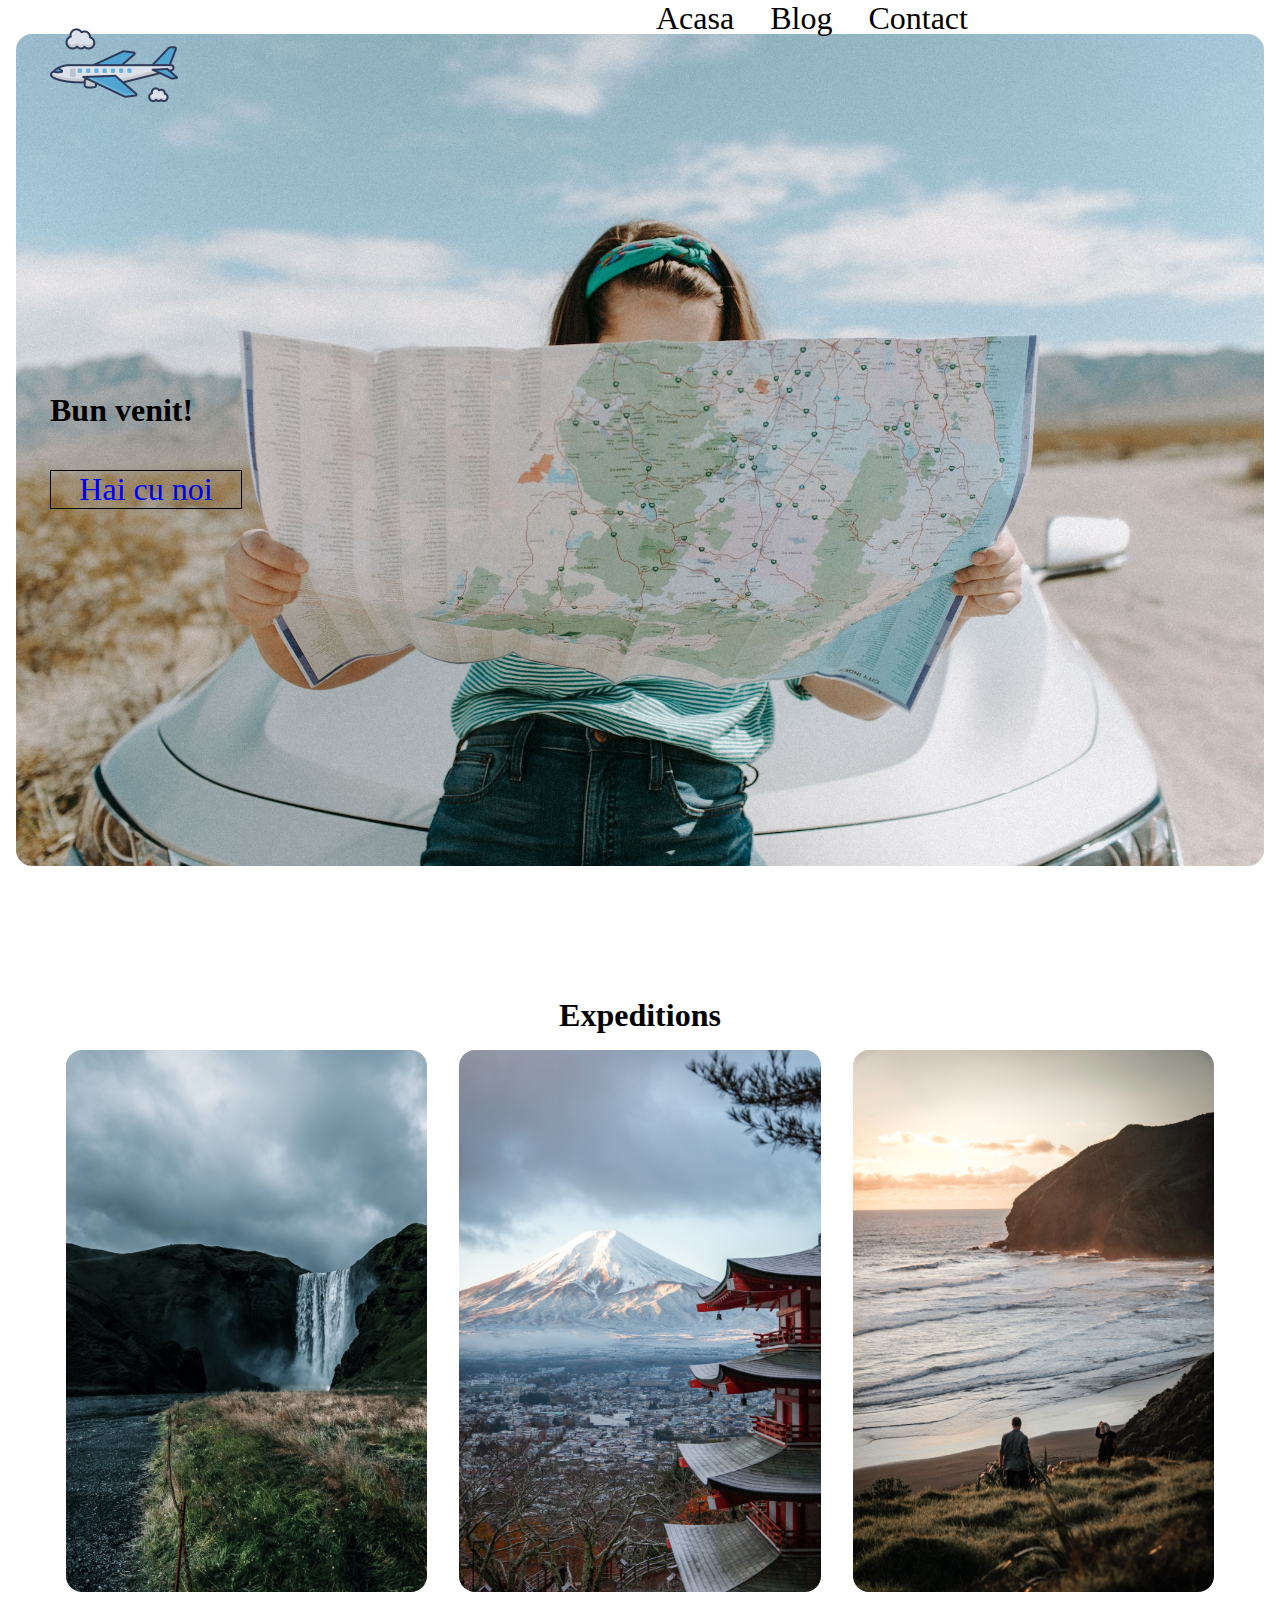
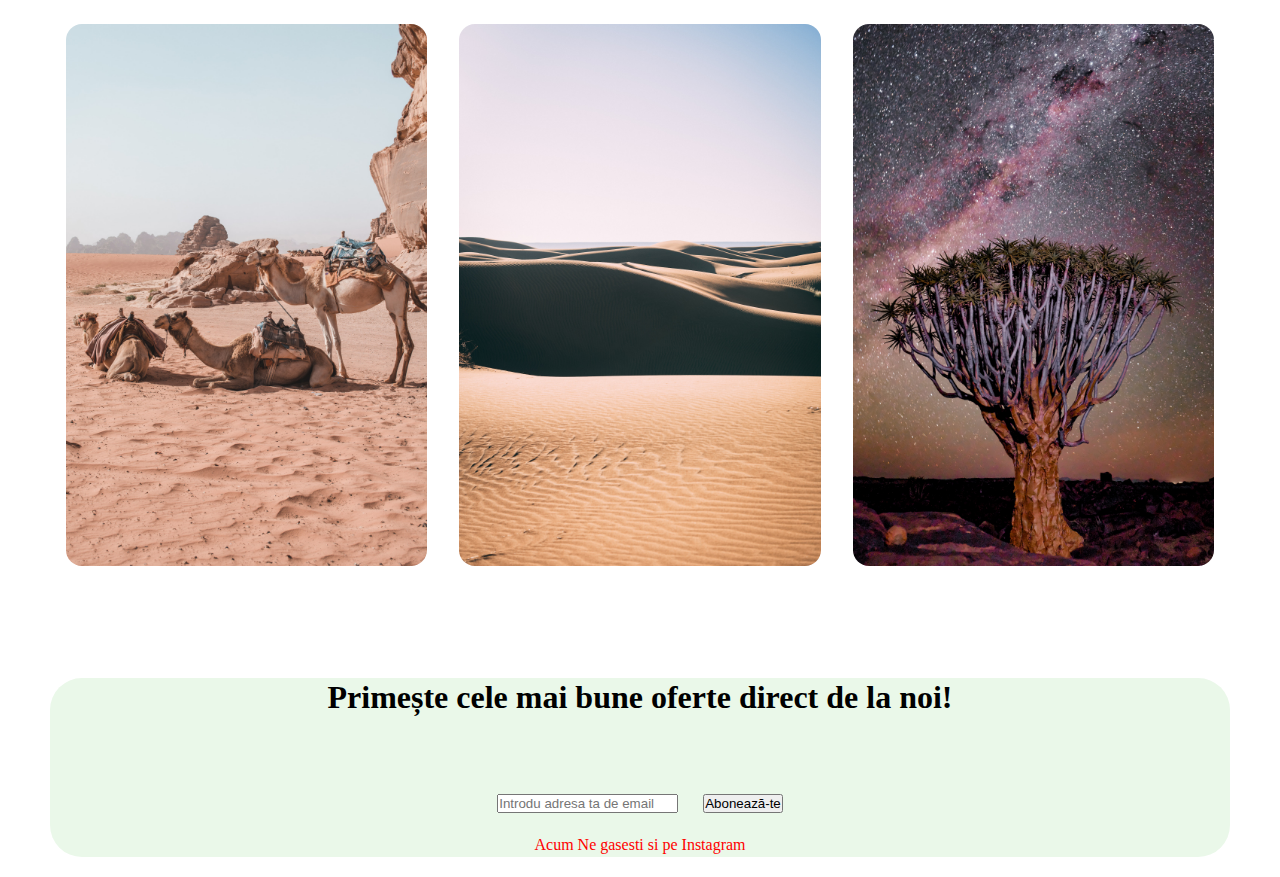
==== index.html @ 040322ae "my first" ====
<!DOCTYPE html>
<html lang="en">
<head>
    <meta charset="UTF-8">
    <meta name="viewport" content="width=device-width, initial-scale=1.0">
    <title>VictoriaTur</title> 
    <link rel="stylesheet" href="css/style.css">
</head>
<body>

<div class="container-fluid hero">
    <img src="./img/front-img.jpg" alt="Front image" class="front-img" >
    <header>
        <div class="container">
            <nav>
                <div class="row nav-bar">
                    <div class="col-2">
                        <img src="./img/logo.png" alt="Logo" class="header-logo">
                    </div>
                    <div class="col-2">
                        <a href="./index.html" class="links">Acasa</a>
                        <a href="./pages/blog.html" class="links">Blog</a>
                        <a href="./pages/contactUs.html" class="links">Contact</a>
                    </div>
                </div>
            </nav>
        </div>
</header>
<div class="overlay"> </div> <!-- elemen ce imi va contola opacitatea pe img -->
<div class="container center-height">
    <h1>Bun venit!</h1>
    <div class="go-withUs">
        <a href="./pages/contactUs.html">Hai cu noi</a>
    </div>
</div>
</div>
<!-- end navbar -->

<!-- start section location -->
<section class="container-fluid"> 
    <div class="container">
        <div class="row">
            <h1 class="title ">Expeditions</h1>
        </div>
        <div class="row">
            <div class="col-3 image-container">
                <a href="./pages/Iceland.html">
                    <img src="./img/Iceland/iceland-front.jpg" alt="Iceland front image" class="img front-img">
                    <div class="image-text">
                        <h1>Iceland</h1>
                    </div>
                </a>
            </div>
            <div class="col-3 image-container">
                <a href="./pages/Japan.html">
                    <img src="./img/Japan/japan-front.jpg" alt="Japan front image" class="img front-img">
                    <div class="image-text">
                        <h1>Japan</h1>
                    </div>
                </a>
            </div>
            <div class="col-3 image-container">
                <a href="./pages/NewZeeland.html">
                    <img src="./img/NewZeeland/new-zeeland-front.jpg" alt="New NewZeeland front image" class="img front-img">
                    <div class="image-text">
                        <h1>New Zeeland</h1>
                    </div>
                </a>
            </div>
            <div class="col-3 image-container">
                <a href="./pages/Jordan.html">
                <img src="./img/Jordan/jordan-front.jpg" alt="Jordan front image" class="img front-img">
                <div class="image-text">
                    <h1>Jordan</h1>
                </div>
            </a>
        </div>
        <div class="col-3 image-container">
            <a href="./pages/Marocco.html">
                <img src="./img/Marocco/marocco-front.jpg" alt="Marocco front image" class="img front-img">
                <div class="image-text">
                    <h1>Marocco</h1>
                </div>
            </a>
        </div>
        <div class="col-3 image-container">
            <a href="./pages/Namibia.html">
                <img src="./img/Namibia/namibia-front.jpg" alt="Namibia front image" class="img front-img">
                <div class="image-text">
                    <h1>Namibia</h1>
                </div> 
            </a>
        </div>
    </div>
</div>
</section>
<!-- end section location -->


<!-- start sectiune newsletter -->

<section class="container-fluid">
    <div class="container">
        <div class="newsletter">
            <h1 class="title">Primește cele mai bune oferte direct de la noi!</h1>
            <form action="#" method="post" class="newsletter-form">
                <input type="email" placeholder="Introdu adresa ta de email" required>
                <button type="submit" class="submit">Abonează-te</button>
               <p> Acum Ne gasesti si pe Instagram</p>
            </form>
        </div>
    </div>
</section>

<!-- end sectiune newsletter -->



<!-- start footer -->
<!-- <div class="container-fluid">
    <div class="container">
        <footer>
            <div class="row">
                <a href="#">Github</a>
                <a href="#">Linkedin</a>
                <a href="#">E-mail</a>
            </div>
        </footer>
    </div>
</div> -->
<!-- end   footer -->
 



</body>
</html>
---- css/style.css ----
@import url("https://fonts.googleapis.com/css2?family=Roboto:wght@400;700&display=swap");
 /* start reset */
*{
    margin: 0;
    padding: 0;
    box-sizing: border-box;
}
ul,ol{
    list-style: none;
}
a{
    text-decoration: none;
}
:root{
    --while-color: #fff;
    --green-color: rgb(234, 248, 233); 
    --black-color: #000;
}
/* end reset */

.container-fluid{
    width: 100%;
    position: relative;
}
.hero{
    height: 100vh;
    width: 100vw;
    overflow: hidden; /* pentru scoll-ul lateral  */
}
.hero .front-img{
    position: absolute;
    top: 50%;
    left: 50%;
    transform: translate(-50%, -50%);
    width: 100%; 
    z-index: 1;
}
.container{
    font-size: 100px;
    color: var(--black-color);
    position: relative;
    z-index: 3;
    width: 100%; /* pentru partea de responsive */
    max-width: 1180px;
    margin: auto;
}
/* .overlay{
    position: absolute;
    top: 0 ;
    left: 0;
    right: 0;
    bottom: 0;
    z-index: 2;
    background-color: rgba(0, 0, 0, 0.2);
} */
.nav-bar{
    width: 100%;
    position: absolute;
    display: flex;
    font-size: 1rem;
    justify-content: center;
}
.header-logo{
 width: 8rem;
 
}
.links{
    font-size: 2rem;
    color:var(--black-color);
    flex: 1;
    flex-direction: row;
    padding: 1rem;
    gap: 1rem;
}
.go-withUs{
    font-size: 2rem;
    width: 12rem;
    border: 1px solid  black;
    text-align: center;
}
h1{
    font-size: 2rem;
    line-height: 1.2em;
    margin-bottom: 40px;
    font-weight: 600;
}
p{
    font-size: 1rem;
    line-height: 1.6em;
    margin-bottom: 20px;
    font-weight: 400;
}
.center-height{
    height: 100%;
    display: flex;
    flex-direction: column;
    justify-content: center;
}
.row{
    display: flex;
    flex-wrap: wrap;
}
.containe.row h1{
    justify-content: center;
    text-align: center;
}
.col-2{
    width: 50%;
}
.col-3{
    width: 33.333%;
}
.img{
    display: block;
    max-width: 100%;
} 
.title{
    color: var(--black-color);
    justify-content: center;
    /* text-transform: uppercase; */
    justify-content: center;
    margin: auto;
    margin-top: 6rem;
}
.front-img{
    border-radius: 2rem; 
    padding: 1rem;
}
.blog-img{
    border-radius: 3rem;
    font-size: 4rem;
}
.blog-content{
    padding: 2rem;
}

.image-container {
    position: relative;
}

.image-text {
    position: absolute;
    top: 50%;
    left: 50%;
    transform: translate(-50%, -50%);
    color: var(--while-color);
    padding: 0.2rem;
    font-size: 14px;
    text-align: center;
    opacity: 0; /* Textul va fi ascuns initial */
    transition: opacity 0.3s ease-in-out;
}
.image-container:hover .image-text {
    opacity: 1; /* textul va aparea dupa :hover */
}

.newsletter{
    background-color: var(--green-color);
    border-radius: 2rem;
    justify-content: center;
    text-align: center;
}
.newsletter-form{
color: red;
}





/* newslatter */
/* .newsletter {
    margin-top: 1rem;
    background: rgb(234, 248, 233);
    font-size: 1rem;
} */


/* responsive  NU*/
/* @media only screen and (max-width: 600px) {
    .container{
        display: flex;
        flex-direction: column;
        background-color: blue;
    }
}
@media screen and (min-width: 816px) {
    .container{
        display: flex;
        flex-direction: column;
        background-color: red;
    }
} */
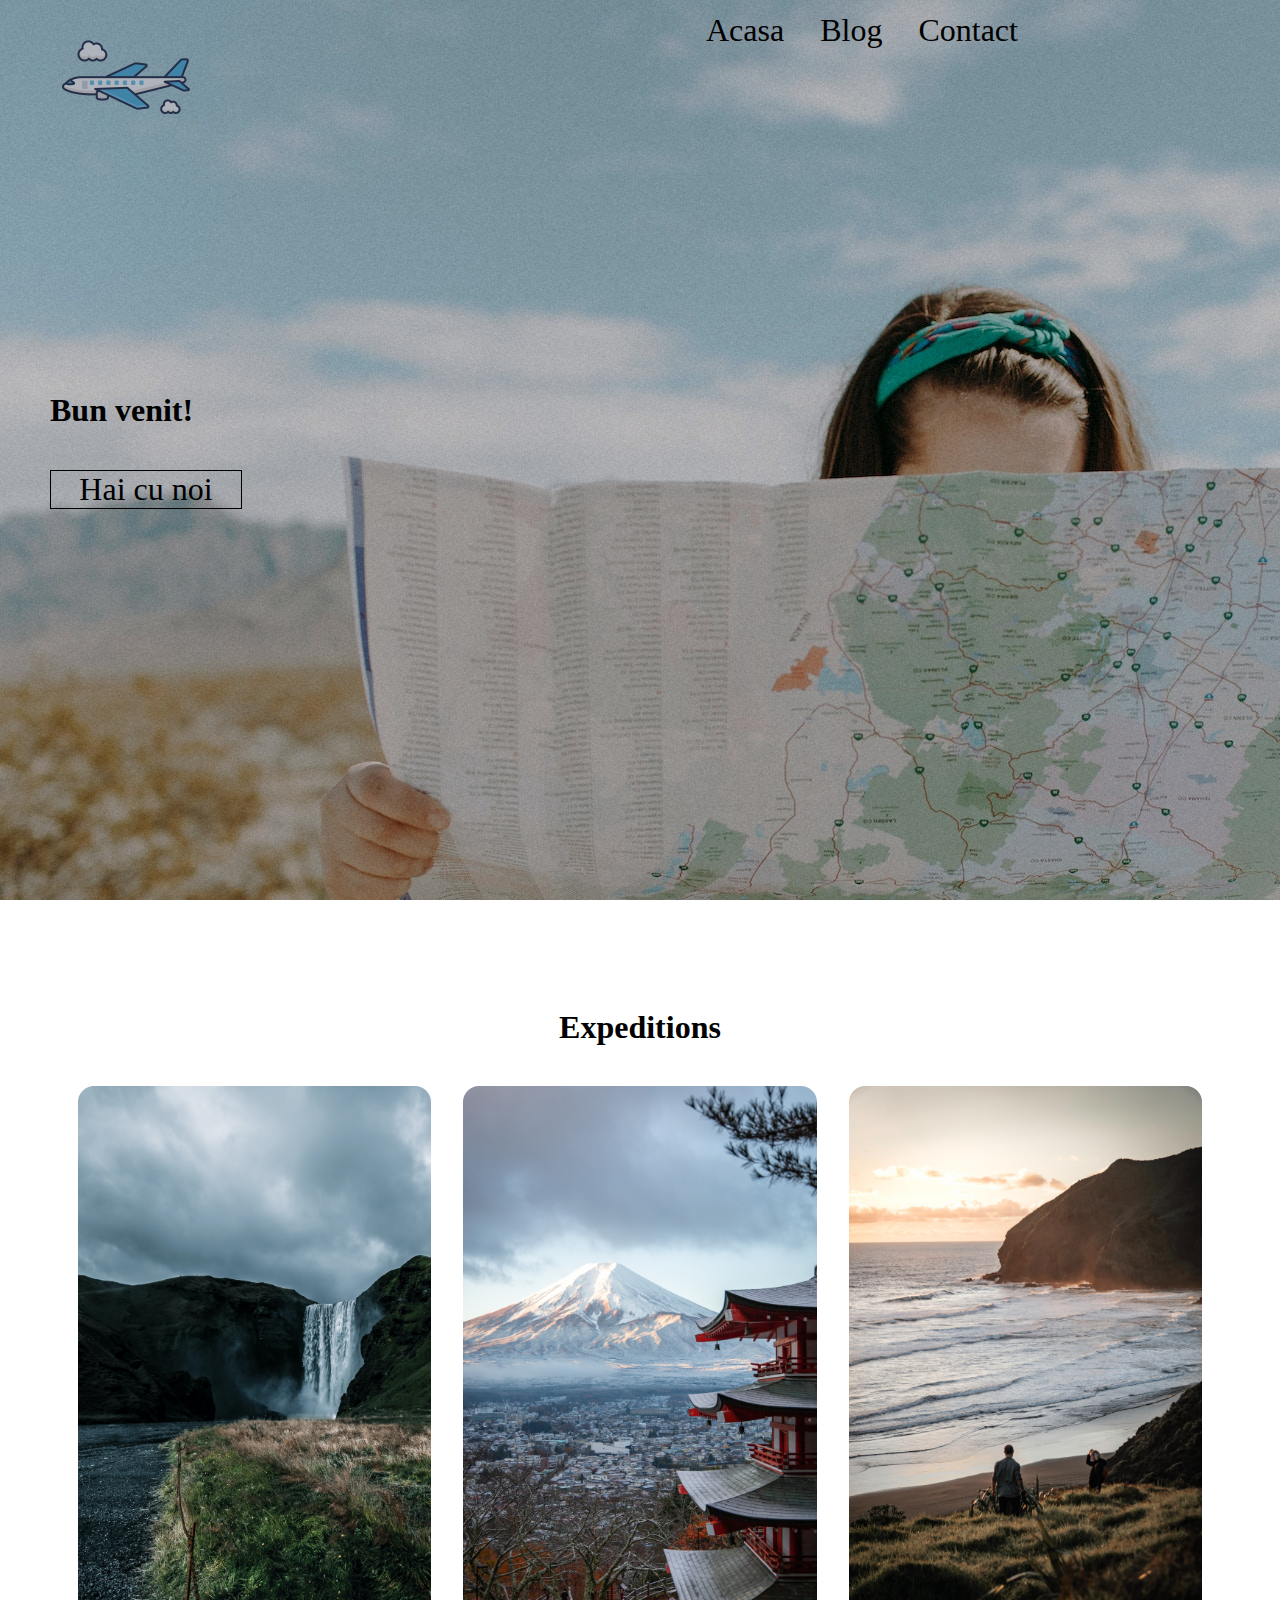
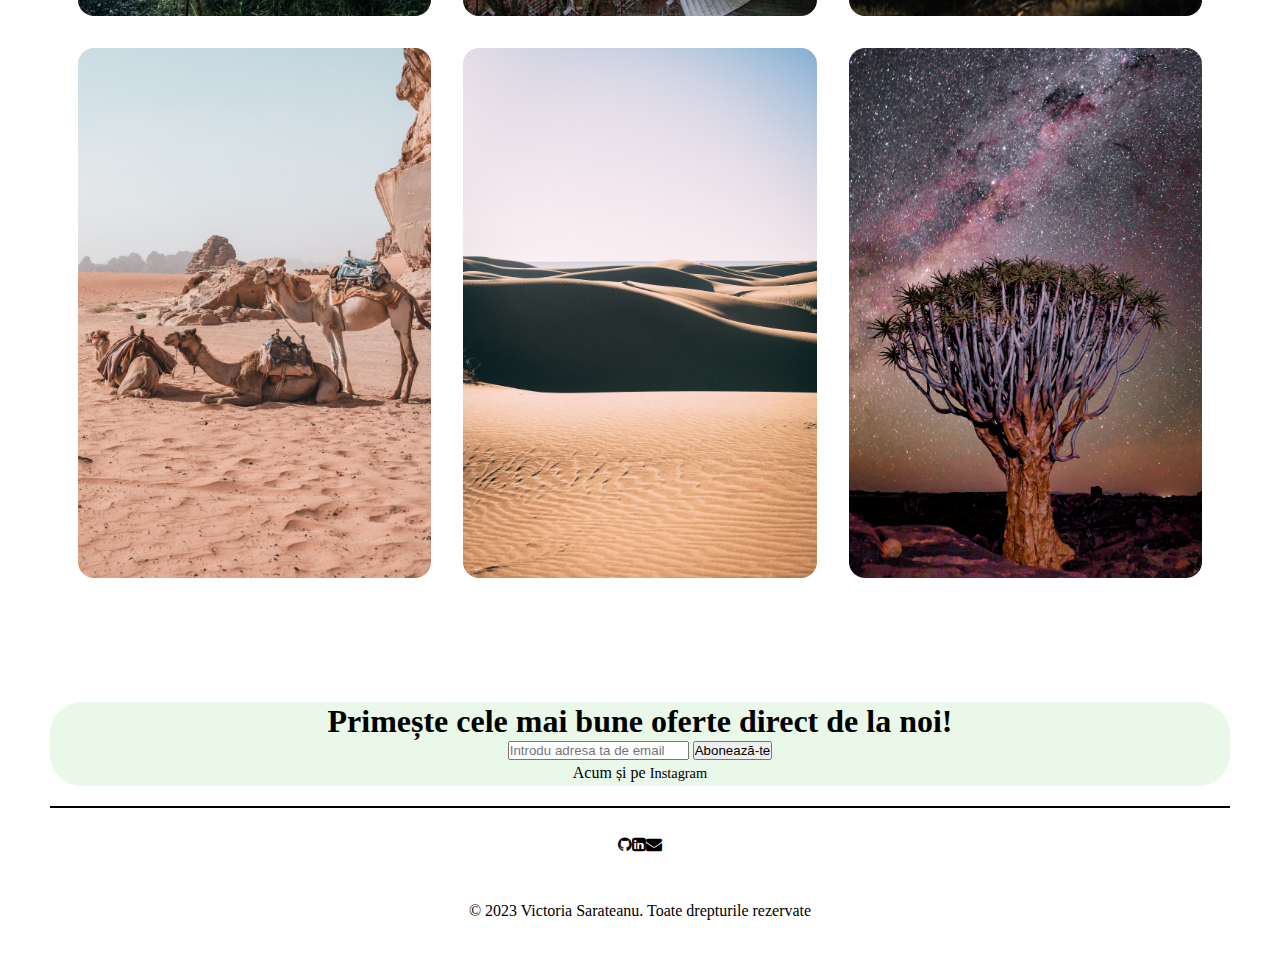
==== commit 37c56a9c: "new changes" ====
--- a/index.html
+++ b/index.html
@@ -4,12 +4,12 @@
     <meta charset="UTF-8">
     <meta name="viewport" content="width=device-width, initial-scale=1.0">
     <title>VictoriaTur</title> 
+    <link rel="stylesheet" href="css/font-awesome.min.css">
     <link rel="stylesheet" href="css/style.css">
 </head>
 <body>
 
-<div class="container-fluid hero">
-    <img src="./img/front-img.jpg" alt="Front image" class="front-img" >
+<div class="container-fluid hero hero-front-index">
     <header>
         <div class="container">
             <nav>
@@ -26,7 +26,7 @@
             </nav>
         </div>
 </header>
-<div class="overlay"> </div> <!-- elemen ce imi va contola opacitatea pe img -->
+<div class="overlay"> </div> <!-- elemen ce imi va controla opacitatea pe img -->
 <div class="container center-height">
     <h1>Bun venit!</h1>
     <div class="go-withUs">
@@ -106,7 +106,7 @@
             <form action="#" method="post" class="newsletter-form">
                 <input type="email" placeholder="Introdu adresa ta de email" required>
                 <button type="submit" class="submit">Abonează-te</button>
-               <p> Acum Ne gasesti si pe Instagram</p>
+               <p> Acum și pe <a href="https://www.instagram.com/v.99271/?hl=cs" class="other-font"> Instagram</a> </p>
             </form>
         </div>
     </div>
@@ -114,21 +114,31 @@
 
 <!-- end sectiune newsletter -->
 
+<section class="container-fluid">
+    <div class="container">
+        <div class="line"></div>
+    </div>
 
+</section>
 
 <!-- start footer -->
-<!-- <div class="container-fluid">
+<div class="container-fluid">
     <div class="container">
         <footer>
             <div class="row">
-                <a href="#">Github</a>
-                <a href="#">Linkedin</a>
-                <a href="#">E-mail</a>
+                <div class="footer icons">
+                <a href="https://github.com/victoria27199">   <i class="fa fa-github"></i> </a>
+                <a href="https://www.linkedin.com/in/s%C4%83r%C4%83teanu-victoria-591188207/"> <i class="fa fa-linkedin-square"></i> </a>
+                <a href="mailto:victoria.sarateanu1@gmail.com"> <i class="fa fa-envelope"></i> </a>
+            </div>
+        </div>
+        <div class="row footer">
+             <p>&copy; 2023 Victoria Sarateanu. Toate drepturile rezervate</p>
             </div>
         </footer>
     </div>
-</div> -->
-<!-- end   footer -->
+</div>
+<!-- end footer -->
  
 
 
--- a/css/style.css
+++ b/css/style.css
@@ -10,11 +10,14 @@
 }
 a{
     text-decoration: none;
+    color: var(--black-color);
 }
 :root{
+    --container-color: #fafafa; /* /de verificat daca o voi folosi */
     --while-color: #fff;
     --green-color: rgb(234, 248, 233); 
     --black-color: #000;
+
 }
 /* end reset */
 
@@ -24,27 +27,25 @@
 }
 .hero{
     height: 100vh;
-    width: 100vw;
+    width: 100%; /* trebuie de modificat in 100% */
     overflow: hidden; /* pentru scoll-ul lateral  */
 }
-.hero .front-img{
-    position: absolute;
-    top: 50%;
-    left: 50%;
-    transform: translate(-50%, -50%);
-    width: 100%; 
-    z-index: 1;
+.hero-front-index{
+    background: url(../img/front-img.jpg);
+}
+.description{
+    font-weight: 400;
 }
 .container{
-    font-size: 100px;
+    /* font-size: 100px; */
     color: var(--black-color);
-    position: relative;
+    /* position: relative; */
     z-index: 3;
     width: 100%; /* pentru partea de responsive */
     max-width: 1180px;
     margin: auto;
 }
-/* .overlay{
+.overlay{
     position: absolute;
     top: 0 ;
     left: 0;
@@ -52,7 +53,7 @@
     bottom: 0;
     z-index: 2;
     background-color: rgba(0, 0, 0, 0.2);
-} */
+}
 .nav-bar{
     width: 100%;
     position: absolute;
@@ -99,16 +100,22 @@
 .row{
     display: flex;
     flex-wrap: wrap;
-}
-.containe.row h1{
-    justify-content: center;
-    text-align: center;
-}
+    padding: 12px;
+}
+
 .col-2{
     width: 50%;
 }
 .col-3{
     width: 33.333%;
+}
+.col-4{
+    width: 25%;
+    margin:  auto;
+    text-align: center;
+}
+.info-bold{
+    font-weight:900;
 }
 .img{
     display: block;
@@ -137,6 +144,20 @@
 .image-container {
     position: relative;
 }
+.title-expedition{
+    vertical-align: baseline; 
+}
+.alta-img{
+    margin: 0;
+    
+}
+
+/* background: transparent;
+    border: 0;
+    margin: 0;
+    outline: 0;
+    padding: 0;
+    vertical-align: baseline; */
 
 .image-text {
     position: absolute;
@@ -160,34 +181,36 @@
     justify-content: center;
     text-align: center;
 }
-.newsletter-form{
+/* .newsletter-form{
 color: red;
-}
-
-
-
-
-
-/* newslatter */
-/* .newsletter {
-    margin-top: 1rem;
-    background: rgb(234, 248, 233);
+} */
+.other-font{
+font-family: cursive;
+font-size: 0.9rem;
+}
+
+.line{
+    border: 1px solid black;
+}
+.footer {
+    padding: 1rem;
+    margin: auto;
+    display: flex;
+    justify-content: center;
     font-size: 1rem;
-} */
-
-
-/* responsive  NU*/
-/* @media only screen and (max-width: 600px) {
-    .container{
-        display: flex;
-        flex-direction: column;
-        background-color: blue;
-    }
-}
-@media screen and (min-width: 816px) {
-    .container{
-        display: flex;
-        flex-direction: column;
-        background-color: red;
-    }
-} */
+}
+.icons{
+    justify-content: center;
+}
+.go-to-exeditiond{
+    border: 1px solid black;
+    margin: auto;
+    padding: 1rem;
+    background: orange;
+}
+/* partea de content */
+.content{
+    border: 1px solid black;
+    justify-content: center;
+    text-align: center;
+}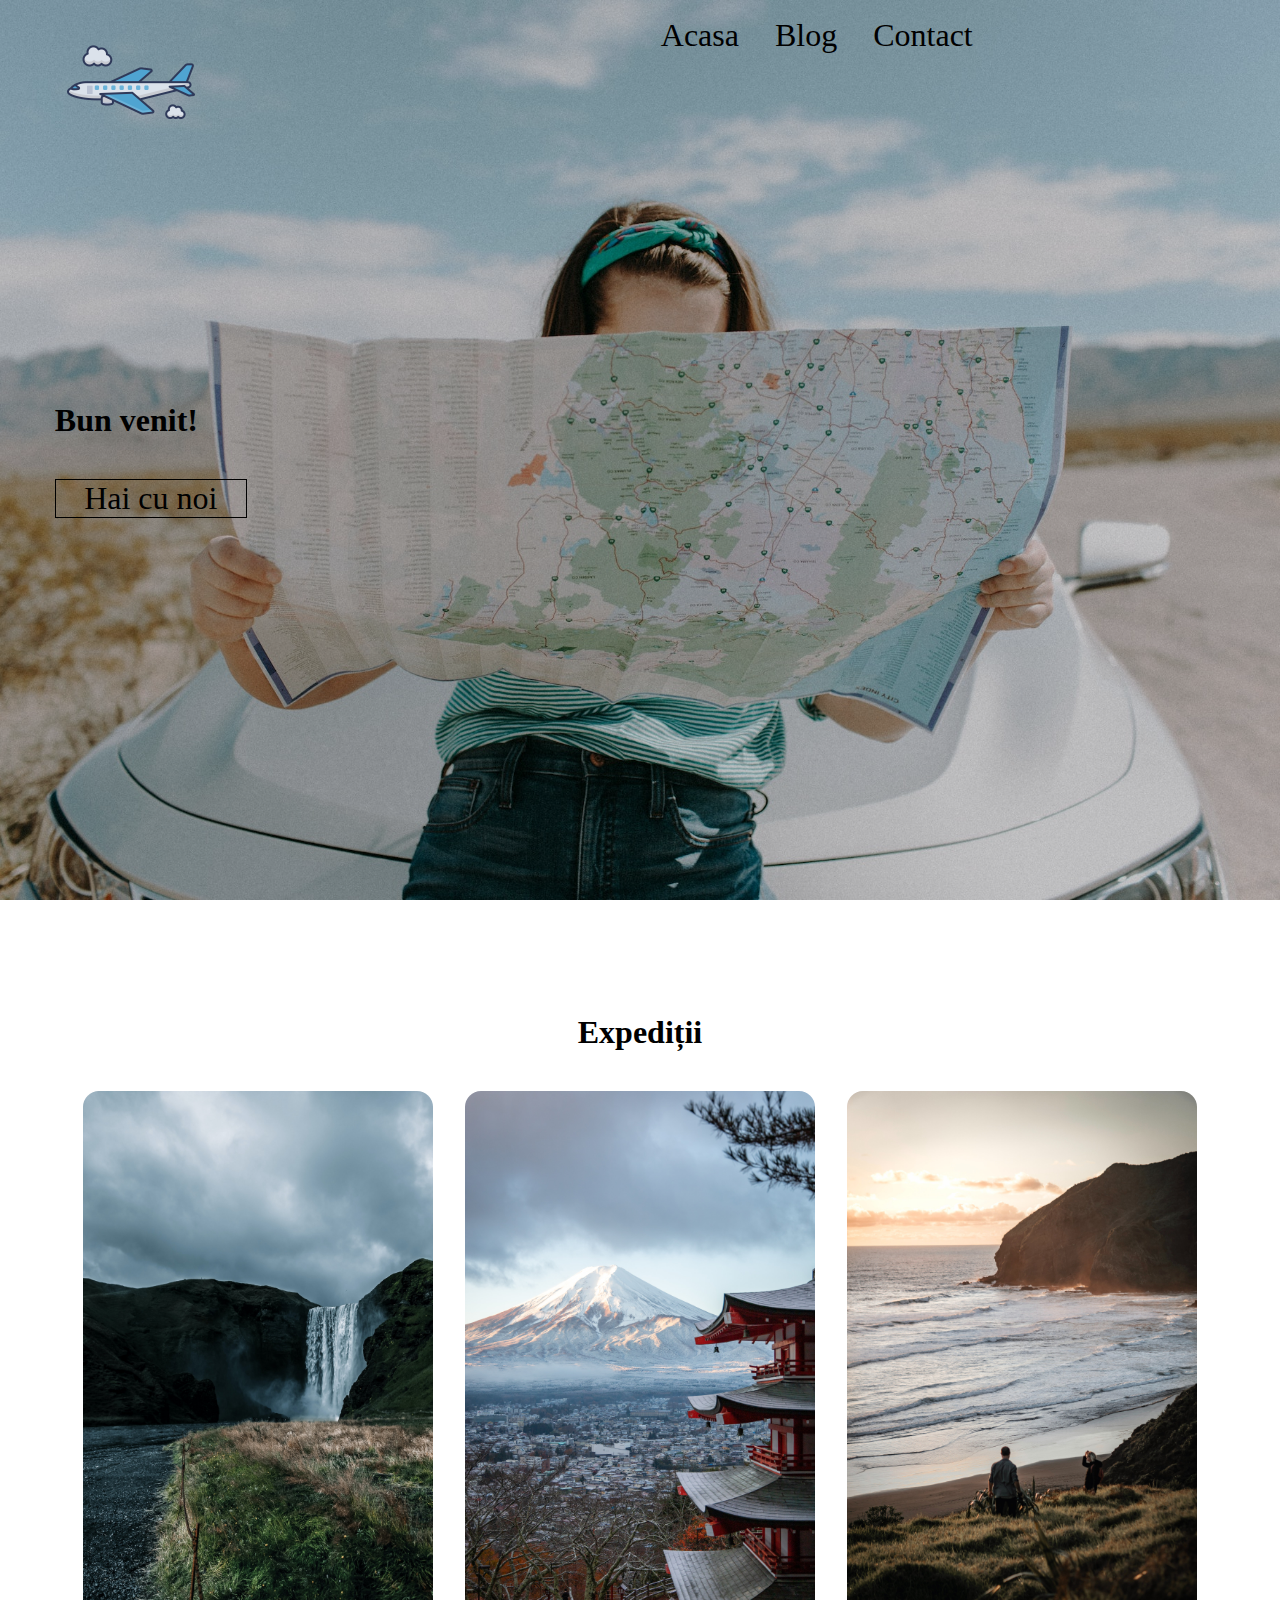
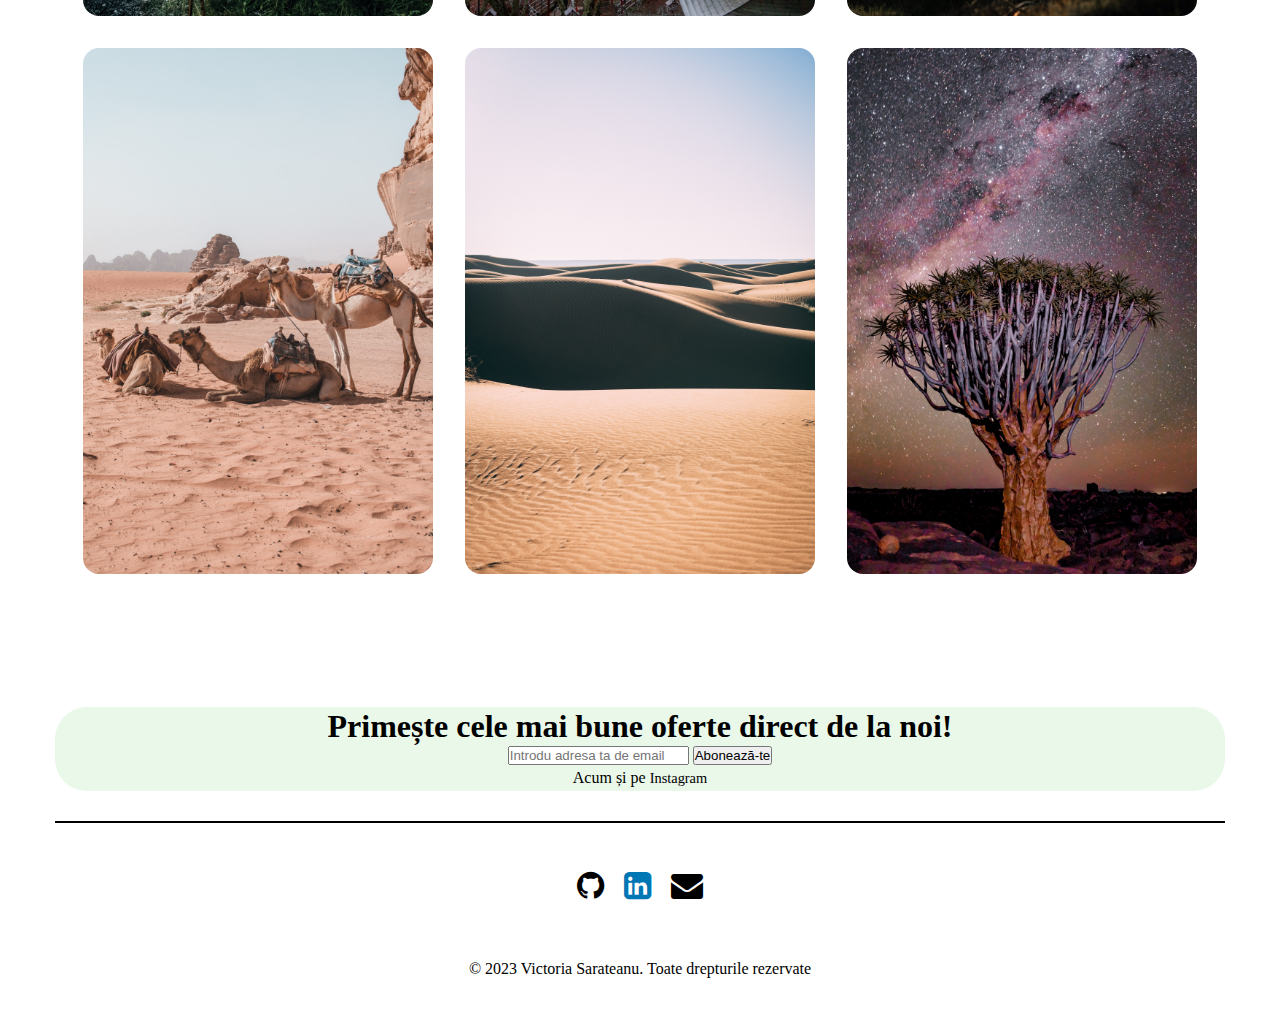
==== commit 768d9f5b: "style and index" ====
--- a/index.html
+++ b/index.html
@@ -10,7 +10,7 @@
 <body>
 
 <div class="container-fluid hero hero-front-index">
-    <header>
+    <header class="header">
         <div class="container">
             <nav>
                 <div class="row nav-bar">
@@ -40,10 +40,10 @@
 <section class="container-fluid"> 
     <div class="container">
         <div class="row">
-            <h1 class="title ">Expeditions</h1>
+            <h1 class="title">Expediții</h1>
         </div>
-        <div class="row">
-            <div class="col-3 image-container">
+        <div class="row img-row">
+            <div class="image-container">
                 <a href="./pages/Iceland.html">
                     <img src="./img/Iceland/iceland-front.jpg" alt="Iceland front image" class="img front-img">
                     <div class="image-text">
@@ -51,7 +51,7 @@
                     </div>
                 </a>
             </div>
-            <div class="col-3 image-container">
+            <div class="image-container">
                 <a href="./pages/Japan.html">
                     <img src="./img/Japan/japan-front.jpg" alt="Japan front image" class="img front-img">
                     <div class="image-text">
@@ -59,7 +59,7 @@
                     </div>
                 </a>
             </div>
-            <div class="col-3 image-container">
+            <div class="image-container">
                 <a href="./pages/NewZeeland.html">
                     <img src="./img/NewZeeland/new-zeeland-front.jpg" alt="New NewZeeland front image" class="img front-img">
                     <div class="image-text">
@@ -67,7 +67,7 @@
                     </div>
                 </a>
             </div>
-            <div class="col-3 image-container">
+            <div class=" image-container ">
                 <a href="./pages/Jordan.html">
                 <img src="./img/Jordan/jordan-front.jpg" alt="Jordan front image" class="img front-img">
                 <div class="image-text">
@@ -75,7 +75,7 @@
                 </div>
             </a>
         </div>
-        <div class="col-3 image-container">
+        <div class="image-container">
             <a href="./pages/Marocco.html">
                 <img src="./img/Marocco/marocco-front.jpg" alt="Marocco front image" class="img front-img">
                 <div class="image-text">
@@ -83,7 +83,7 @@
                 </div>
             </a>
         </div>
-        <div class="col-3 image-container">
+        <div class="image-container">
             <a href="./pages/Namibia.html">
                 <img src="./img/Namibia/namibia-front.jpg" alt="Namibia front image" class="img front-img">
                 <div class="image-text">
@@ -118,7 +118,6 @@
     <div class="container">
         <div class="line"></div>
     </div>
-
 </section>
 
 <!-- start footer -->
@@ -140,8 +139,5 @@
 </div>
 <!-- end footer -->
  
-
-
-
 </body>
 </html>
--- a/css/style.css
+++ b/css/style.css
@@ -17,6 +17,7 @@
     --while-color: #fff;
     --green-color: rgb(234, 248, 233); 
     --black-color: #000;
+    --linkedin-color: #0077B5;
 
 }
 /* end reset */
@@ -31,19 +32,22 @@
     overflow: hidden; /* pentru scoll-ul lateral  */
 }
 .hero-front-index{
-    background: url(../img/front-img.jpg);
+    background-image: url(../img/front-img.jpg);
+    background-size: cover;
+    background-position: center;
+
 }
 .description{
     font-weight: 400;
 }
 .container{
-    /* font-size: 100px; */
     color: var(--black-color);
-    /* position: relative; */
+    position: relative;
     z-index: 3;
     width: 100%; /* pentru partea de responsive */
     max-width: 1180px;
     margin: auto;
+    padding: 0.3rem;
 }
 .overlay{
     position: absolute;
@@ -102,6 +106,14 @@
     flex-wrap: wrap;
     padding: 12px;
 }
+.header{
+    position: relative;
+    z-index: 4;
+}
+.img-row{
+    display: grid;
+    grid-template-columns: repeat(3, 1fr);
+}
 
 .col-2{
     width: 50%;
@@ -140,24 +152,14 @@
 .blog-content{
     padding: 2rem;
 }
-
 .image-container {
     position: relative;
 }
 .title-expedition{
-    vertical-align: baseline; 
-}
-.alta-img{
-    margin: 0;
-    
-}
-
-/* background: transparent;
-    border: 0;
-    margin: 0;
-    outline: 0;
-    padding: 0;
-    vertical-align: baseline; */
+   text-align: center;
+   color: red;
+   font-size: 100px;
+}
 
 .image-text {
     position: absolute;
@@ -181,9 +183,7 @@
     justify-content: center;
     text-align: center;
 }
-/* .newsletter-form{
-color: red;
-} */
+
 .other-font{
 font-family: cursive;
 font-size: 0.9rem;
@@ -201,7 +201,16 @@
 }
 .icons{
     justify-content: center;
-}
+    padding: 1rem;
+    font-size: 2rem;
+}
+.fa{
+    margin: 10px;
+}
+.fa-linkedin-square{
+    color: var(--linkedin-color);
+}
+
 .go-to-exeditiond{
     border: 1px solid black;
     margin: auto;
@@ -213,4 +222,18 @@
     border: 1px solid black;
     justify-content: center;
     text-align: center;
-}+    background-color: pink;
+}
+
+@media (max-width: 600px){
+    .img-row{
+        grid-template-columns: auto;
+    }
+}
+
+/* @media(max-width: 800px){
+    .img-row{
+        background-color: red;
+    }
+    
+} */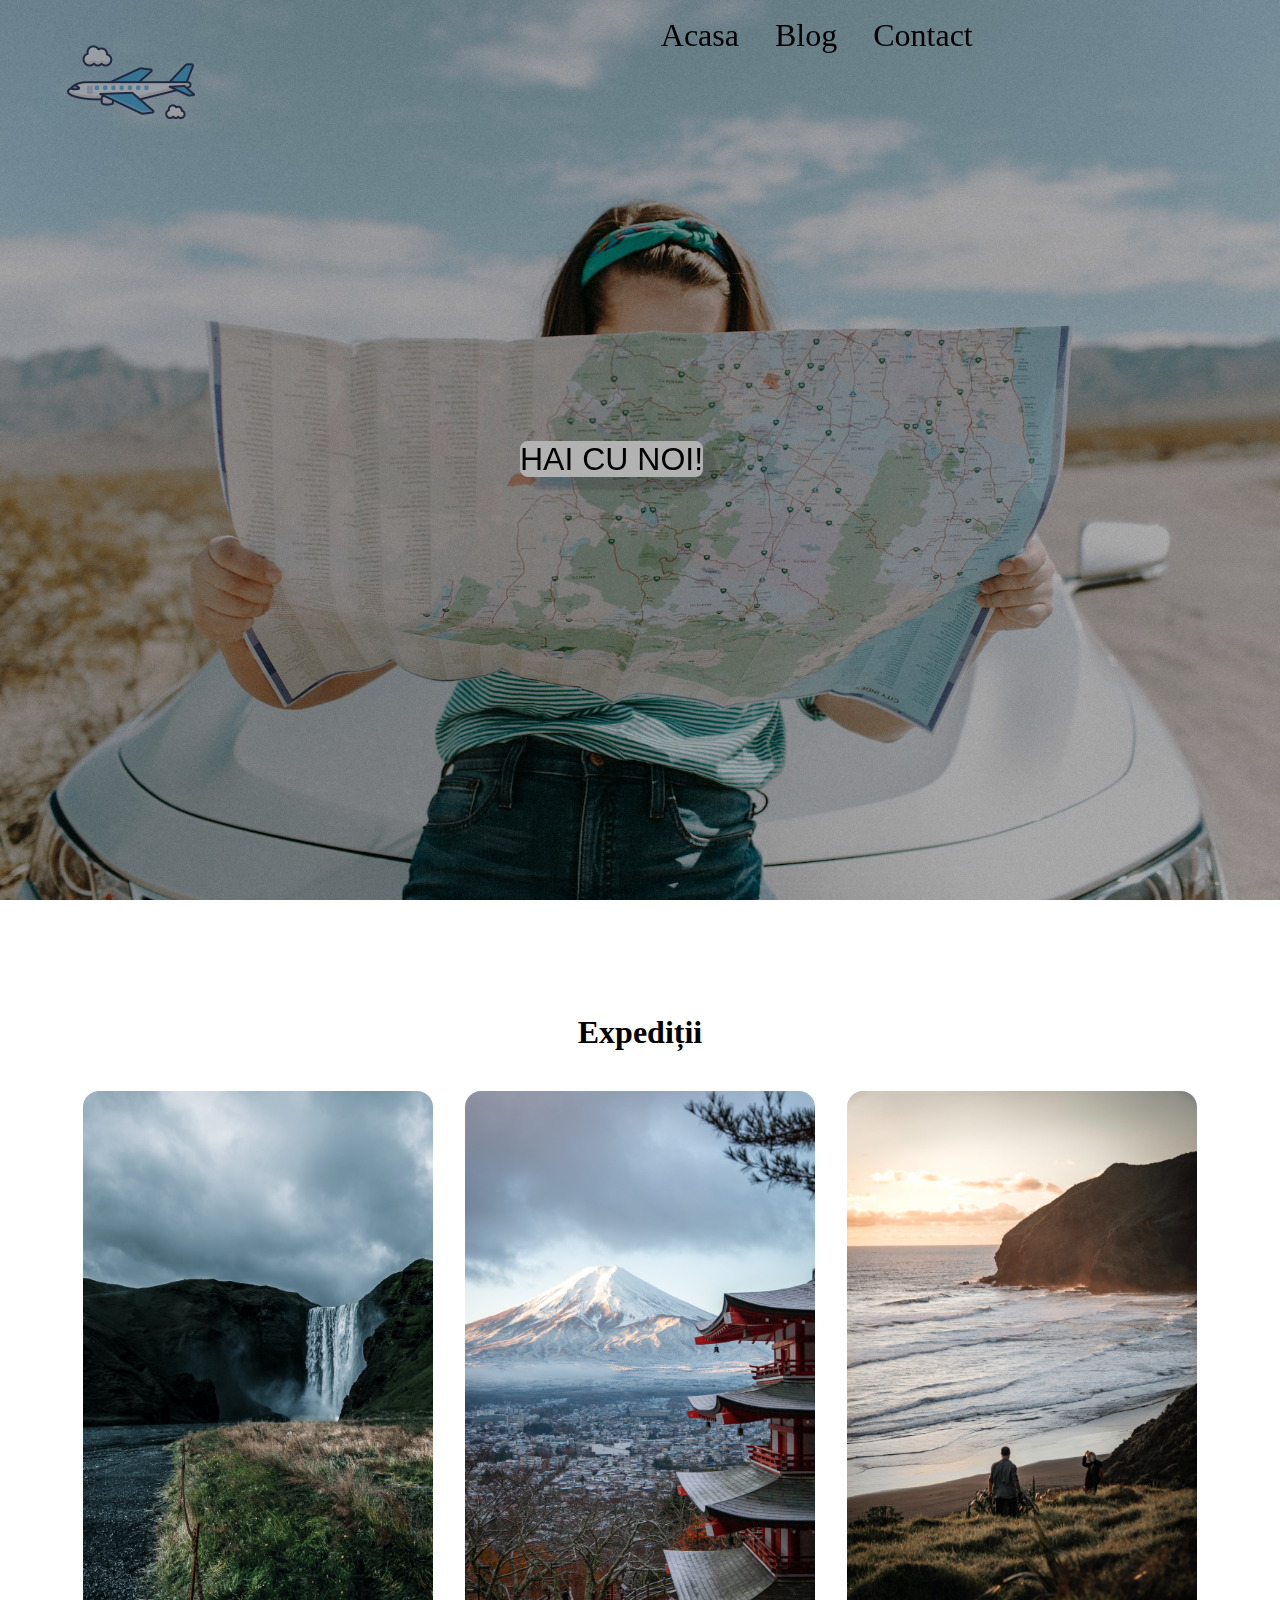
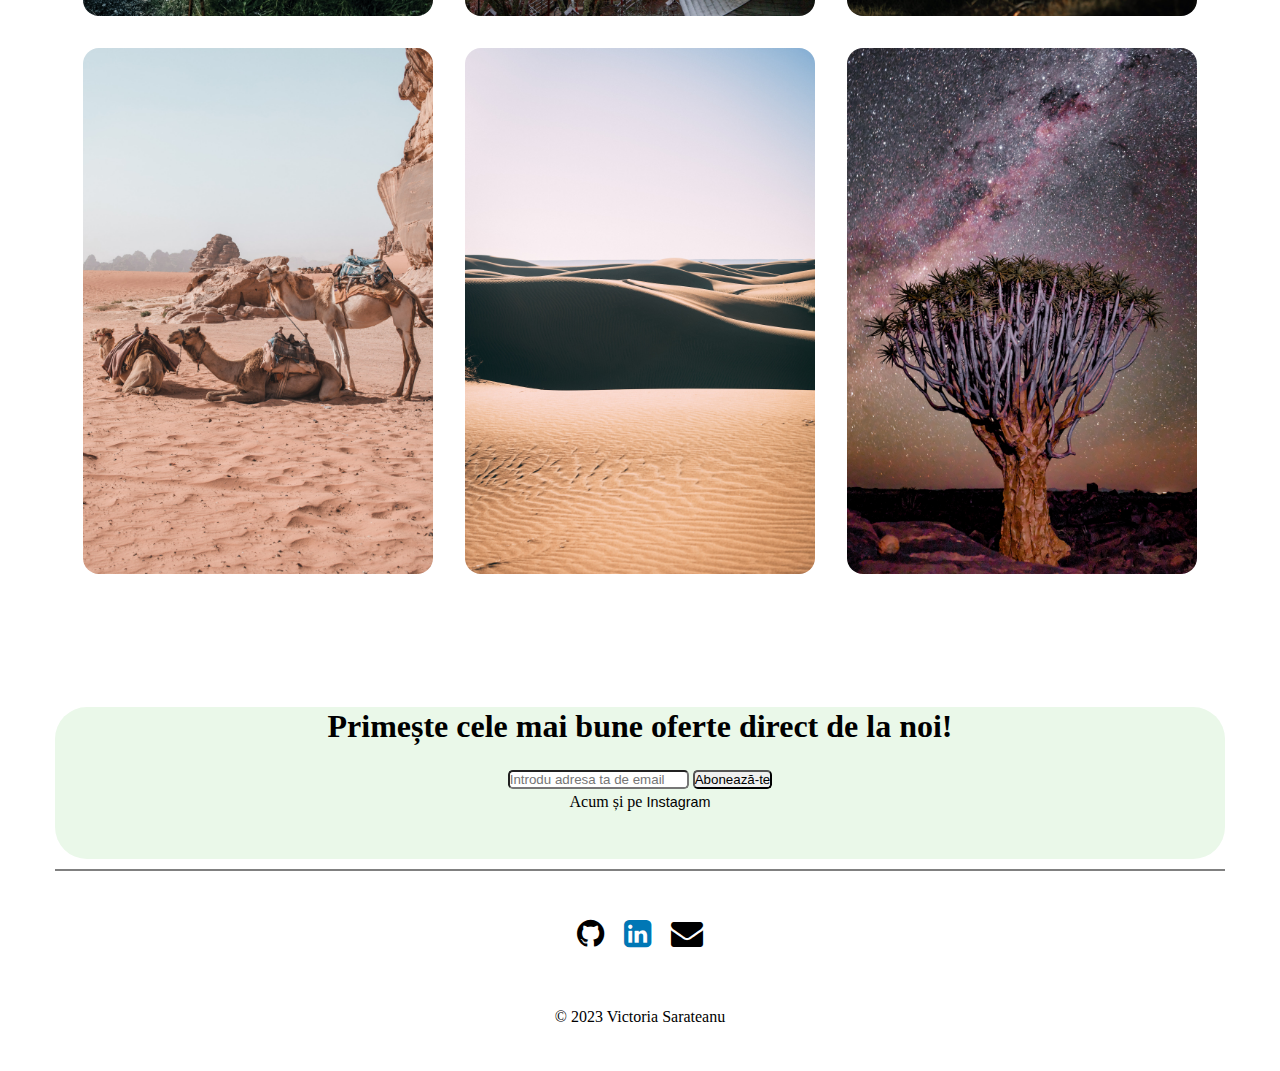
==== commit 41af62db: "newsletter" ====
--- a/index.html
+++ b/index.html
@@ -26,11 +26,10 @@
             </nav>
         </div>
 </header>
-<div class="overlay"> </div> <!-- elemen ce imi va controla opacitatea pe img -->
-<div class="container center-height">
-    <h1>Bun venit!</h1>
+
+<div class="container center-height media-go">
     <div class="go-withUs">
-        <a href="./pages/contactUs.html">Hai cu noi</a>
+        <a href="./pages/contactUs.html" class="go-to-contact">Hai cu noi!</a>
     </div>
 </div>
 </div>
@@ -104,7 +103,7 @@
         <div class="newsletter">
             <h1 class="title">Primește cele mai bune oferte direct de la noi!</h1>
             <form action="#" method="post" class="newsletter-form">
-                <input type="email" placeholder="Introdu adresa ta de email" required>
+                <input type="email" placeholder="Introdu adresa ta de email" required class="input">
                 <button type="submit" class="submit">Abonează-te</button>
                <p> Acum și pe <a href="https://www.instagram.com/v.99271/?hl=cs" class="other-font"> Instagram</a> </p>
             </form>
@@ -132,7 +131,7 @@
             </div>
         </div>
         <div class="row footer">
-             <p>&copy; 2023 Victoria Sarateanu. Toate drepturile rezervate</p>
+             <p> &copy; 2023 Victoria Sarateanu</p>
             </div>
         </footer>
     </div>
@@ -141,3 +140,8 @@
  
 </body>
 </html>
+
+
+<!-- <form id="newsletter-form" action="/submit" method="POST" netlify data-netlify="true">
+   
+</form> -->
--- a/css/style.css
+++ b/css/style.css
@@ -13,12 +13,12 @@
     color: var(--black-color);
 }
 :root{
-    --container-color: #fafafa; /* /de verificat daca o voi folosi */
     --while-color: #fff;
     --green-color: rgb(234, 248, 233); 
     --black-color: #000;
     --linkedin-color: #0077B5;
-
+    --line-color: #808080;
+    --buttons-color: #FAC898;
 }
 /* end reset */
 
@@ -28,14 +28,14 @@
 }
 .hero{
     height: 100vh;
-    width: 100%; /* trebuie de modificat in 100% */
+    width: 100%; 
     overflow: hidden; /* pentru scoll-ul lateral  */
 }
 .hero-front-index{
     background-image: url(../img/front-img.jpg);
     background-size: cover;
     background-position: center;
-
+    filter: brightness(0.7) saturate(1); /* face ca imaginea sa fie mai inchisa la culoare */
 }
 .description{
     font-weight: 400;
@@ -77,12 +77,6 @@
     padding: 1rem;
     gap: 1rem;
 }
-.go-withUs{
-    font-size: 2rem;
-    width: 12rem;
-    border: 1px solid  black;
-    text-align: center;
-}
 h1{
     font-size: 2rem;
     line-height: 1.2em;
@@ -114,7 +108,6 @@
     display: grid;
     grid-template-columns: repeat(3, 1fr);
 }
-
 .col-2{
     width: 50%;
 }
@@ -136,7 +129,6 @@
 .title{
     color: var(--black-color);
     justify-content: center;
-    /* text-transform: uppercase; */
     justify-content: center;
     margin: auto;
     margin-top: 6rem;
@@ -157,10 +149,21 @@
 }
 .title-expedition{
    text-align: center;
-   color: red;
-   font-size: 100px;
-}
-
+}
+.go-withUs{
+    font-size: 2rem;
+    width: 15rem;
+    padding: auto;
+    margin: auto;
+}
+.go-to-contact{
+    background-color: var(--while-color);
+    font-weight: 400;
+    border-radius: 0.5rem;
+    box-shadow: 12px 12px 2px 1px rgba(57, 57, 65, 0.2);
+    font-family: 'Work Sans', sans-serif;
+    text-transform: uppercase;
+}
 .image-text {
     position: absolute;
     top: 50%;
@@ -176,21 +179,30 @@
 .image-container:hover .image-text {
     opacity: 1; /* textul va aparea dupa :hover */
 }
-
 .newsletter{
     background-color: var(--green-color);
     border-radius: 2rem;
     justify-content: center;
     text-align: center;
 }
-
+.newsletter-form{
+    padding: 1.5rem;
+}
+.input{
+border-radius: 0.3rem;
+}
+.submit{
+    border-radius: 0.3rem ;
+}
 .other-font{
-font-family: cursive;
+font-family: 'Work Sans', sans-serif;
 font-size: 0.9rem;
 }
-
+.other-font:hover{
+    color: var(--buttons-color);
+}
 .line{
-    border: 1px solid black;
+    border: 1px solid var(--line-color);
 }
 .footer {
     padding: 1rem;
@@ -212,28 +224,46 @@
 }
 
 .go-to-exeditiond{
-    border: 1px solid black;
-    margin: auto;
-    padding: 1rem;
-    background: orange;
-}
+    border: 1px solid var(--black-color);
+    margin: auto;
+    padding: 1rem;
+    background: var(--buttons-color);
+}
+
 /* partea de content */
 .content{
-    border: 1px solid black;
+    border: 1px solid var(--black-color);
     justify-content: center;
     text-align: center;
     background-color: pink;
 }
 
-@media (max-width: 600px){
+
+
+
+
+
+
+@media (max-width: 600px) {  
     .img-row{
         grid-template-columns: auto;
     }
-}
-
-/* @media(max-width: 800px){
-    .img-row{
+    .center-height {
+        justify-content: center;
+    }
+    .media-go{
+        display: flex;
+        align-items: center;
+        flex-direction: column;
+    }
+}
+
+@media(max-width: 750px) {
+    /* .img-row{
         background-color: red;
     }
-    
-} */+     */
+     /* .hnav-bar{
+        flex-direction: column;
+     } */
+}
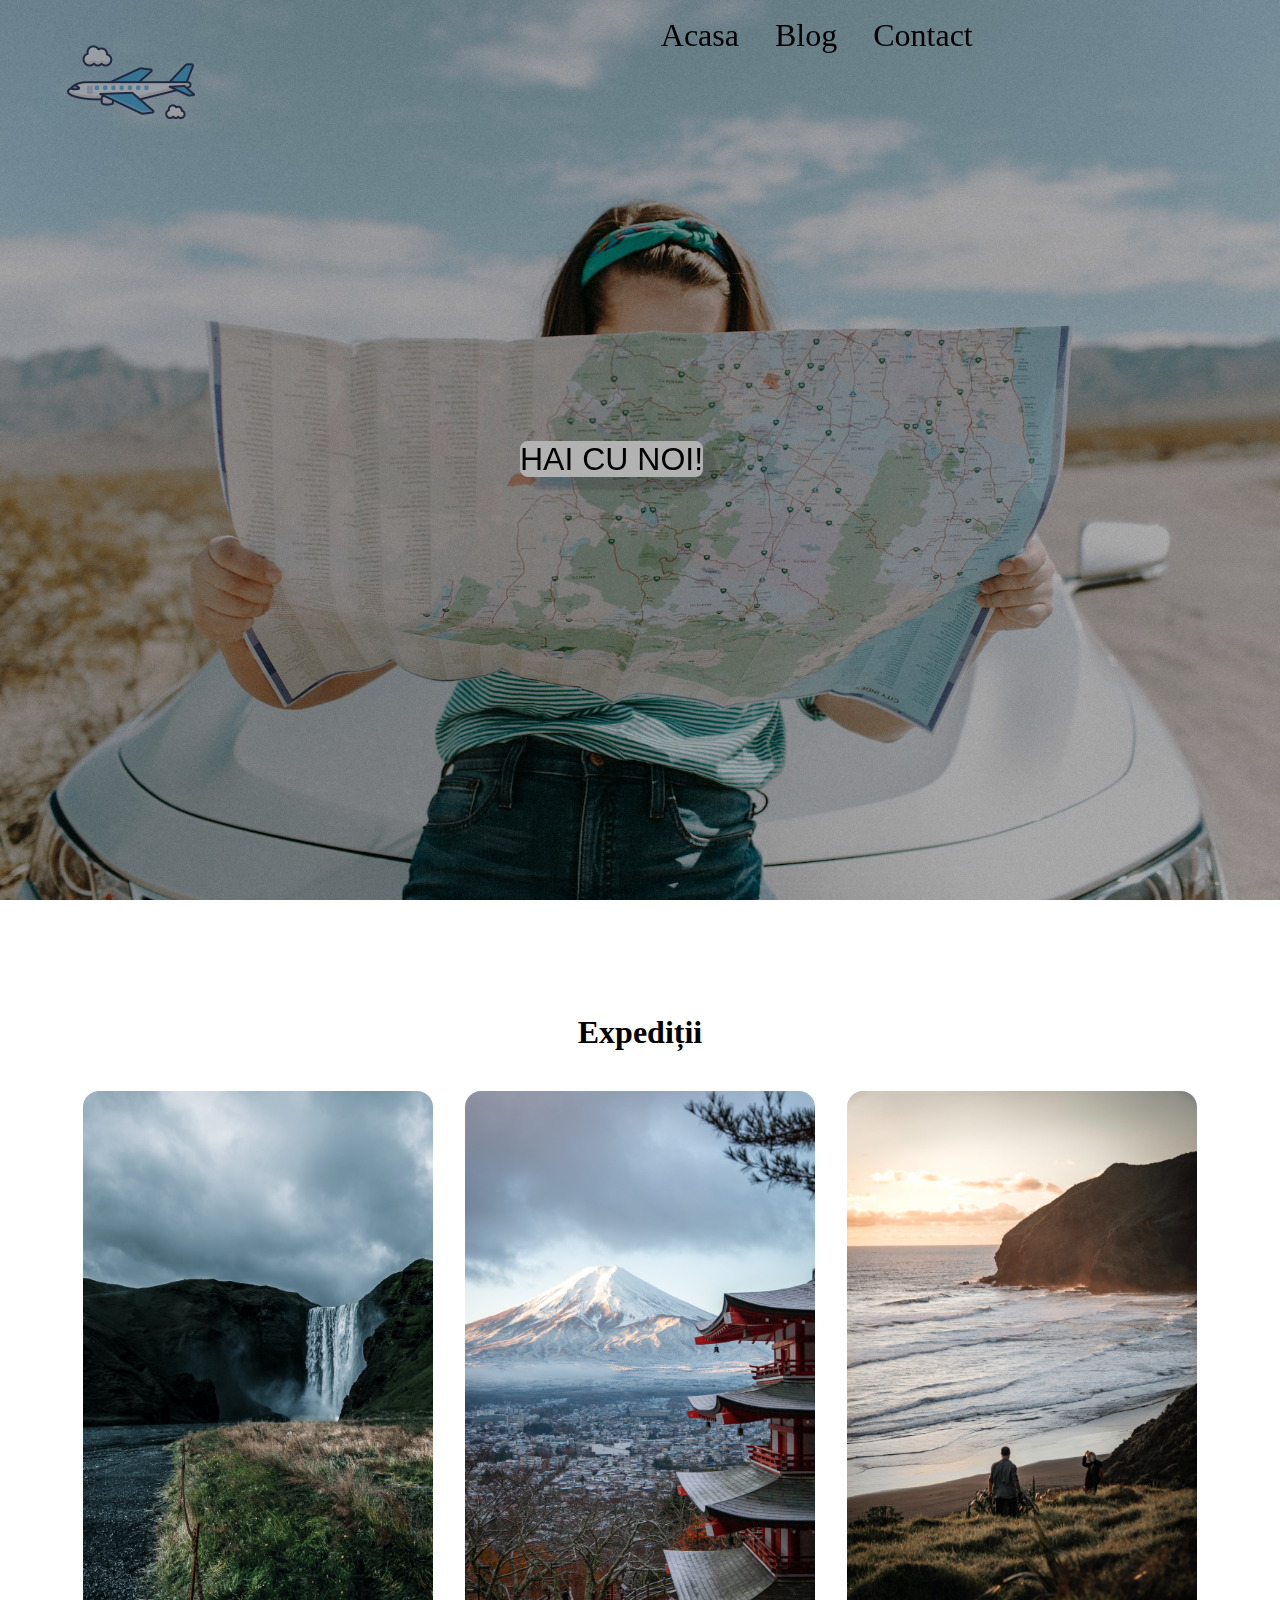
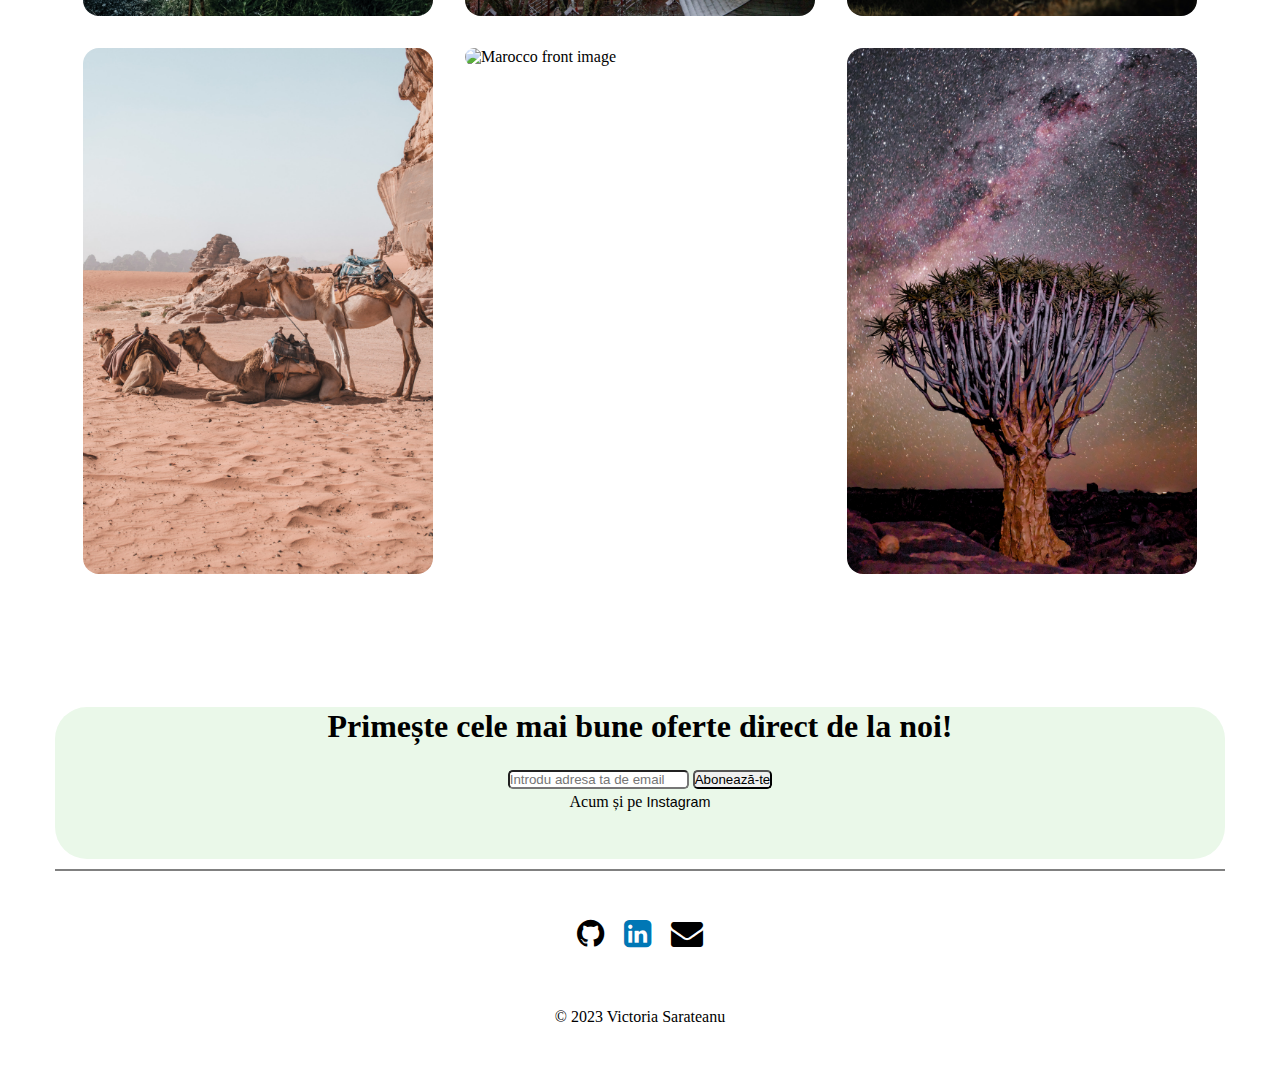
==== commit 9bc53b0f: "add pages" ====
--- a/index.html
+++ b/index.html
@@ -8,8 +8,7 @@
     <link rel="stylesheet" href="css/style.css">
 </head>
 <body>
-
-<div class="container-fluid hero hero-front-index">
+    <div class="container-fluid hero hero-front-index">
     <header class="header">
         <div class="container">
             <nav>
@@ -46,7 +45,7 @@
                 <a href="./pages/Iceland.html">
                     <img src="./img/Iceland/iceland-front.jpg" alt="Iceland front image" class="img front-img">
                     <div class="image-text">
-                        <h1>Iceland</h1>
+                        <h1>Islanda</h1>
                     </div>
                 </a>
             </div>
@@ -54,7 +53,7 @@
                 <a href="./pages/Japan.html">
                     <img src="./img/Japan/japan-front.jpg" alt="Japan front image" class="img front-img">
                     <div class="image-text">
-                        <h1>Japan</h1>
+                        <h1>Japonia</h1>
                     </div>
                 </a>
             </div>
@@ -62,7 +61,7 @@
                 <a href="./pages/NewZeeland.html">
                     <img src="./img/NewZeeland/new-zeeland-front.jpg" alt="New NewZeeland front image" class="img front-img">
                     <div class="image-text">
-                        <h1>New Zeeland</h1>
+                        <h1>Noua Zeelandă</h1>
                     </div>
                 </a>
             </div>
@@ -70,7 +69,7 @@
                 <a href="./pages/Jordan.html">
                 <img src="./img/Jordan/jordan-front.jpg" alt="Jordan front image" class="img front-img">
                 <div class="image-text">
-                    <h1>Jordan</h1>
+                    <h1>Iordania</h1>
                 </div>
             </a>
         </div>
@@ -78,7 +77,7 @@
             <a href="./pages/Marocco.html">
                 <img src="./img/Marocco/marocco-front.jpg" alt="Marocco front image" class="img front-img">
                 <div class="image-text">
-                    <h1>Marocco</h1>
+                    <h1>Maroc</h1>
                 </div>
             </a>
         </div>
@@ -142,6 +141,4 @@
 </html>
 
 
-<!-- <form id="newsletter-form" action="/submit" method="POST" netlify data-netlify="true">
-   
-</form> -->
+<!-- <form id="newsletter-form" action="/submit" method="POST" netlify data-netlify="true"></form> -->
--- a/css/style.css
+++ b/css/style.css
@@ -19,6 +19,8 @@
     --linkedin-color: #0077B5;
     --line-color: #808080;
     --buttons-color: #FAC898;
+    --red-color: #FF0000;
+    /* sa vad daca le voi folosi - culorile */
 }
 /* end reset */
 
@@ -137,18 +139,22 @@
     border-radius: 2rem; 
     padding: 1rem;
 }
-.blog-img{
-    border-radius: 3rem;
-    font-size: 4rem;
-}
-.blog-content{
-    padding: 2rem;
-}
 .image-container {
     position: relative;
 }
-.title-expedition{
-   text-align: center;
+.img-expedition-iceland{
+    background-image: url(../img/Iceland/iceland-front-img.jpg);
+    margin: 0;
+}
+.img-expedition-japan{
+    background-image: url(../img/Japan/japan_front_img.jpg);
+    margin: 0;
+}
+.img-expedition-new-zeeland{
+    background-image: url(../img/NewZeeland/new_zeeland_front_img.jpg);
+}
+.img-expedition-marocco{
+    background-image: url(../img/Marocco/marocco-front-img.jpg);
 }
 .go-withUs{
     font-size: 2rem;
@@ -218,6 +224,7 @@
 }
 .fa{
     margin: 10px;
+   align-items: center;
 }
 .fa-linkedin-square{
     color: var(--linkedin-color);
@@ -229,22 +236,23 @@
     padding: 1rem;
     background: var(--buttons-color);
 }
-
-/* partea de content */
+.center{
+    text-align: center;
+    margin: auto;
+}
+
 .content{
     border: 1px solid var(--black-color);
-    justify-content: center;
-    text-align: center;
-    background-color: pink;
-}
-
-
-
+    font-family: 'Playfair Display', serif;
+}
 
 
 
 
 @media (max-width: 600px) {  
+    .nav-bar{
+       
+    }
     .img-row{
         grid-template-columns: auto;
     }
@@ -256,14 +264,35 @@
         align-items: center;
         flex-direction: column;
     }
-}
-
-@media(max-width: 750px) {
-    /* .img-row{
-        background-color: red;
-    }
-     */
-     /* .hnav-bar{
-        flex-direction: column;
-     } */
-}
+    .line{
+        width: auto;
+    }
+    
+    .row-info {
+        flex-direction: column; 
+        text-align: center;
+        margin: auto;
+    }
+
+    .col-4 {
+        flex: none;
+        width: 100%; 
+        /* text-align: center;
+        margin: auto;
+    */
+}
+    .col-2{
+        flex: none;
+        width: 100%;
+    }
+
+}
+
+@media(min-width: 700px) and (max-width:1184px) {
+    .col-2{
+        flex: none;
+        width: 100%;
+        padding: 1rem;
+    }
+    
+}
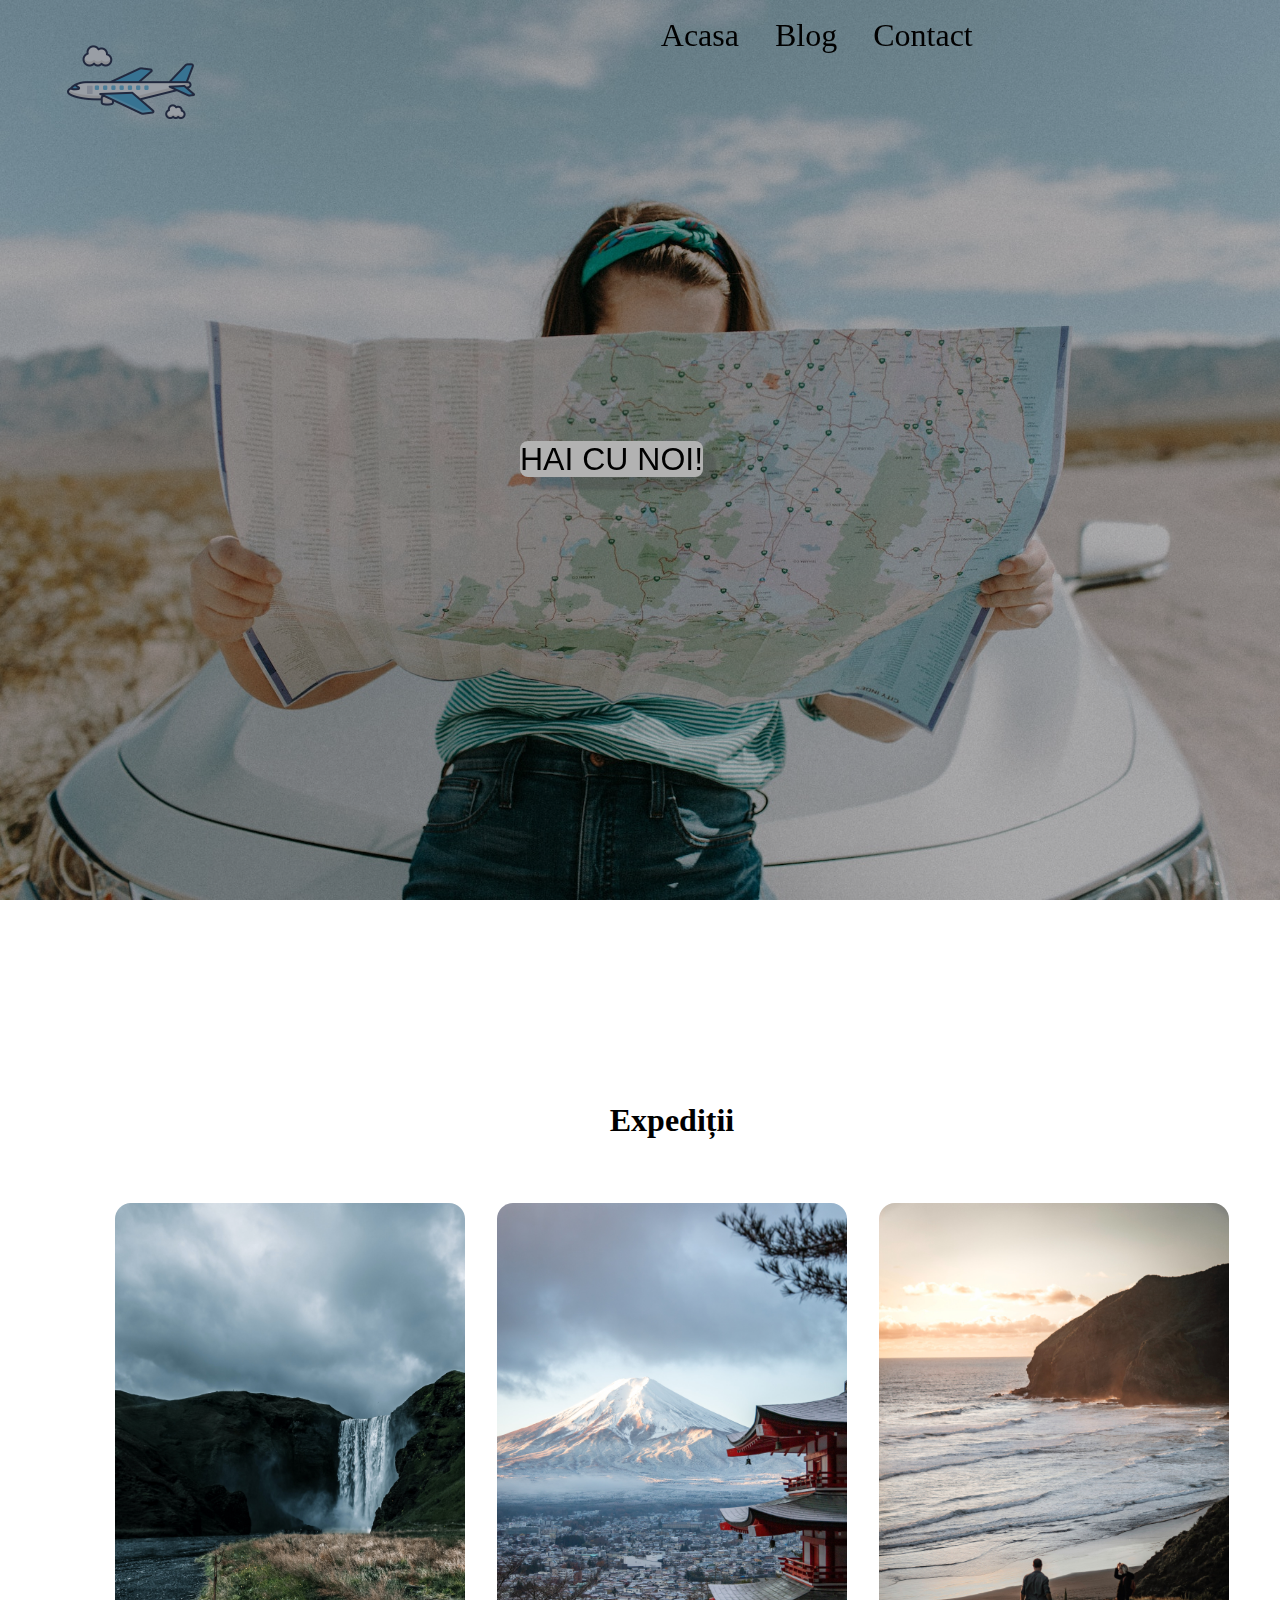
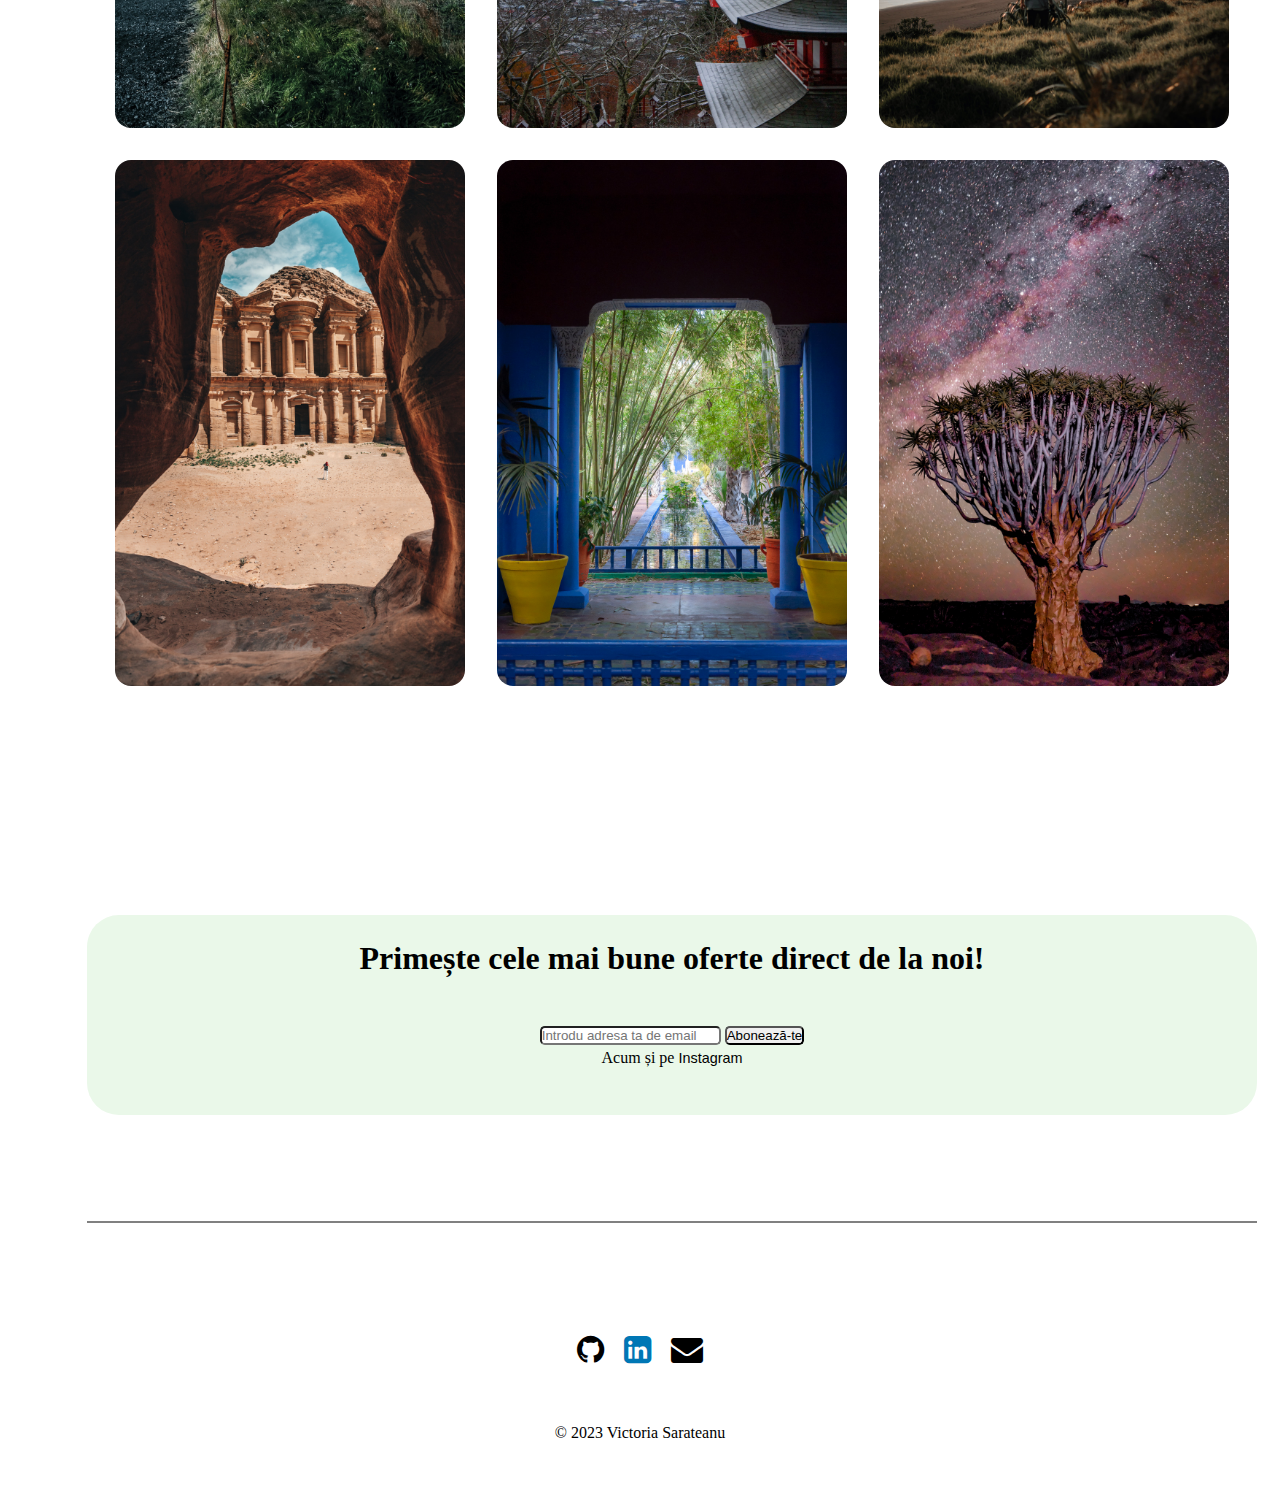
==== commit ce59afbd: "code arrangement" ====
--- a/index.html
+++ b/index.html
@@ -9,136 +9,122 @@
 </head>
 <body>
     <div class="container-fluid hero hero-front-index">
-    <header class="header">
+        <header class="header">
+            <div class="container">
+                <nav>
+                    <div class="row nav-bar">
+                        <div class="col-2">
+                            <img src="./img/logo.png" alt="Logo" class="header-logo">
+                        </div>
+                        <div class="col-2">
+                            <a href="./index.html" class="links">Acasa</a>
+                            <a href="./pages/blog.html" class="links">Blog</a>
+                            <a href="./pages/contactUs.html" class="links">Contact</a>
+                        </div>
+                    </div>
+                </nav>
+            </div>
+        </header>
+        <div class="container center-height media-go">
+            <div class="go-withUs">
+                <a href="./pages/contactUs.html" class="go-to-contact">Hai cu noi!</a>
+            </div>
+        </div>
+    </div>
+
+    <section class="container-fluid"> 
         <div class="container">
-            <nav>
-                <div class="row nav-bar">
-                    <div class="col-2">
-                        <img src="./img/logo.png" alt="Logo" class="header-logo">
-                    </div>
-                    <div class="col-2">
-                        <a href="./index.html" class="links">Acasa</a>
-                        <a href="./pages/blog.html" class="links">Blog</a>
-                        <a href="./pages/contactUs.html" class="links">Contact</a>
+            <div class="row">
+                <h1 class="title">Expediții</h1>
+            </div>
+            <div class="row img-row">
+                <div class="image-container">
+                    <a href="./pages/Iceland.html">
+                        <img src="./img/Iceland/iceland-front.jpg" alt="Iceland front image" class="img front-img">
+                        <div class="image-text">
+                            <h1>Islanda</h1>
+                        </div>
+                    </a>
+                </div>
+                <div class="image-container">
+                    <a href="./pages/Japan.html">
+                        <img src="./img/Japan/japan-front.jpg" alt="Japan front image" class="img front-img">
+                        <div class="image-text">
+                            <h1>Japonia</h1>
+                        </div>
+                    </a>
+                </div>
+                <div class="image-container">
+                    <a href="./pages/NewZeeland.html">
+                        <img src="./img/NewZeeland/new-zeeland-front.jpg" alt="New NewZeeland front image" class="img front-img">
+                        <div class="image-text">
+                            <h1>Noua Zeelandă</h1>
+                        </div>
+                    </a>
+                </div>
+                <div class=" image-container">
+                    <a href="./pages/Jordan.html">
+                        <img src="./img/Jordan/jordan-front.jpg" alt="Jordan front image" class="img front-img">
+                        <div class="image-text">
+                            <h1>Iordania</h1>
+                        </div>
+                    </a>
+                </div>
+                <div class="image-container">
+                    <a href="./pages/Marocco.html">
+                        <img src="./img/Marocco/marocco-front.jpg" alt="Marocco front image" class="img front-img">
+                        <div class="image-text">
+                            <h1>Maroc</h1>
+                        </div>
+                    </a>
+                </div>
+                <div class="image-container">
+                    <a href="./pages/Namibia.html">
+                        <img src="./img/Namibia/namibia-front.jpg" alt="Namibia front image" class="img front-img">
+                        <div class="image-text">
+                            <h1>Namibia</h1>
+                        </div> 
+                    </a>
+                </div>
+            </div>
+        </div>
+    </section>
+
+    <section class="container-fluid">
+        <div class="container">
+            <div class="newsletter">
+                <h1 class="title">Primește cele mai bune oferte direct de la noi!</h1>
+                <form action="/submit" method="POST" netlify data-netlify="true" class="newsletter-form">
+                    <input type="email" placeholder="Introdu adresa ta de email" required class="input">
+                    <button type="submit" class="submit">Abonează-te</button>
+                    <p> Acum și pe <a href="https://www.instagram.com/v.99271/?hl=cs" class="other-font"> Instagram</a> </p>
+                </form>
+            </div>
+        </div>
+    </section>
+
+    <section class="container-fluid">
+        <div class="container">
+            <div class="line"></div>
+        </div>
+    </section>
+
+    <div class="container-fluid">
+        <div class="container">
+            <footer>
+                <div class="row">
+                    <div class="footer icons">
+                        <a href="https://github.com/victoria27199"><i class="fa fa-github"></i> </a>
+                        <a href="https://www.linkedin.com/in/s%C4%83r%C4%83teanu-victoria-591188207/"> <i class="fa fa-linkedin-square"></i> </a>
+                        <a href="mailto:victoria.sarateanu1@gmail.com"> <i class="fa fa-envelope"></i> </a>
                     </div>
                 </div>
-            </nav>
-        </div>
-</header>
-
-<div class="container center-height media-go">
-    <div class="go-withUs">
-        <a href="./pages/contactUs.html" class="go-to-contact">Hai cu noi!</a>
-    </div>
-</div>
-</div>
-<!-- end navbar -->
-
-<!-- start section location -->
-<section class="container-fluid"> 
-    <div class="container">
-        <div class="row">
-            <h1 class="title">Expediții</h1>
-        </div>
-        <div class="row img-row">
-            <div class="image-container">
-                <a href="./pages/Iceland.html">
-                    <img src="./img/Iceland/iceland-front.jpg" alt="Iceland front image" class="img front-img">
-                    <div class="image-text">
-                        <h1>Islanda</h1>
-                    </div>
-                </a>
-            </div>
-            <div class="image-container">
-                <a href="./pages/Japan.html">
-                    <img src="./img/Japan/japan-front.jpg" alt="Japan front image" class="img front-img">
-                    <div class="image-text">
-                        <h1>Japonia</h1>
-                    </div>
-                </a>
-            </div>
-            <div class="image-container">
-                <a href="./pages/NewZeeland.html">
-                    <img src="./img/NewZeeland/new-zeeland-front.jpg" alt="New NewZeeland front image" class="img front-img">
-                    <div class="image-text">
-                        <h1>Noua Zeelandă</h1>
-                    </div>
-                </a>
-            </div>
-            <div class=" image-container ">
-                <a href="./pages/Jordan.html">
-                <img src="./img/Jordan/jordan-front.jpg" alt="Jordan front image" class="img front-img">
-                <div class="image-text">
-                    <h1>Iordania</h1>
+                <div class="row footer">
+                    <p> &copy; 2023 Victoria Sarateanu</p>
                 </div>
-            </a>
-        </div>
-        <div class="image-container">
-            <a href="./pages/Marocco.html">
-                <img src="./img/Marocco/marocco-front.jpg" alt="Marocco front image" class="img front-img">
-                <div class="image-text">
-                    <h1>Maroc</h1>
-                </div>
-            </a>
-        </div>
-        <div class="image-container">
-            <a href="./pages/Namibia.html">
-                <img src="./img/Namibia/namibia-front.jpg" alt="Namibia front image" class="img front-img">
-                <div class="image-text">
-                    <h1>Namibia</h1>
-                </div> 
-            </a>
+            </footer>
         </div>
     </div>
-</div>
-</section>
-<!-- end section location -->
-
-
-<!-- start sectiune newsletter -->
-
-<section class="container-fluid">
-    <div class="container">
-        <div class="newsletter">
-            <h1 class="title">Primește cele mai bune oferte direct de la noi!</h1>
-            <form action="#" method="post" class="newsletter-form">
-                <input type="email" placeholder="Introdu adresa ta de email" required class="input">
-                <button type="submit" class="submit">Abonează-te</button>
-               <p> Acum și pe <a href="https://www.instagram.com/v.99271/?hl=cs" class="other-font"> Instagram</a> </p>
-            </form>
-        </div>
-    </div>
-</section>
-
-<!-- end sectiune newsletter -->
-
-<section class="container-fluid">
-    <div class="container">
-        <div class="line"></div>
-    </div>
-</section>
-
-<!-- start footer -->
-<div class="container-fluid">
-    <div class="container">
-        <footer>
-            <div class="row">
-                <div class="footer icons">
-                <a href="https://github.com/victoria27199">   <i class="fa fa-github"></i> </a>
-                <a href="https://www.linkedin.com/in/s%C4%83r%C4%83teanu-victoria-591188207/"> <i class="fa fa-linkedin-square"></i> </a>
-                <a href="mailto:victoria.sarateanu1@gmail.com"> <i class="fa fa-envelope"></i> </a>
-            </div>
-        </div>
-        <div class="row footer">
-             <p> &copy; 2023 Victoria Sarateanu</p>
-            </div>
-        </footer>
-    </div>
-</div>
-<!-- end footer -->
- 
 </body>
 </html>
 
-
-<!-- <form id="newsletter-form" action="/submit" method="POST" netlify data-netlify="true"></form> -->
--- a/css/style.css
+++ b/css/style.css
@@ -19,8 +19,6 @@
     --linkedin-color: #0077B5;
     --line-color: #808080;
     --buttons-color: #FAC898;
-    --red-color: #FF0000;
-    /* sa vad daca le voi folosi - culorile */
 }
 /* end reset */
 
@@ -30,7 +28,7 @@
 }
 .hero{
     height: 100vh;
-    width: 100%; 
+    width: 100%;  
     overflow: hidden; /* pentru scoll-ul lateral  */
 }
 .hero-front-index{
@@ -39,6 +37,10 @@
     background-position: center;
     filter: brightness(0.7) saturate(1); /* face ca imaginea sa fie mai inchisa la culoare */
 }
+section{
+    margin: 2rem;
+    padding: 2rem;
+}
 .description{
     font-weight: 400;
 }
@@ -46,7 +48,7 @@
     color: var(--black-color);
     position: relative;
     z-index: 3;
-    width: 100%; /* pentru partea de responsive */
+    width: 100%; 
     max-width: 1180px;
     margin: auto;
     padding: 0.3rem;
@@ -68,7 +70,7 @@
     justify-content: center;
 }
 .header-logo{
- width: 8rem;
+    width: 8rem;
  
 }
 .links{
@@ -134,6 +136,7 @@
     justify-content: center;
     margin: auto;
     margin-top: 6rem;
+    padding: 1.5rem;
 }
 .front-img{
     border-radius: 2rem; 
@@ -144,17 +147,18 @@
 }
 .img-expedition-iceland{
     background-image: url(../img/Iceland/iceland-front-img.jpg);
-    margin: 0;
 }
 .img-expedition-japan{
     background-image: url(../img/Japan/japan_front_img.jpg);
-    margin: 0;
 }
 .img-expedition-new-zeeland{
     background-image: url(../img/NewZeeland/new_zeeland_front_img.jpg);
 }
 .img-expedition-marocco{
     background-image: url(../img/Marocco/marocco-front-img.jpg);
+}
+.img-expedition-jordan{
+    background-image: url(../img/Jordan/jordan-front-img.jpg);
 }
 .go-withUs{
     font-size: 2rem;
@@ -195,14 +199,14 @@
     padding: 1.5rem;
 }
 .input{
-border-radius: 0.3rem;
+    border-radius: 0.3rem;
 }
 .submit{
     border-radius: 0.3rem ;
 }
 .other-font{
-font-family: 'Work Sans', sans-serif;
-font-size: 0.9rem;
+    font-family: 'Work Sans', sans-serif;
+    font-size: 0.9rem;
 }
 .other-font:hover{
     color: var(--buttons-color);
@@ -224,12 +228,11 @@
 }
 .fa{
     margin: 10px;
-   align-items: center;
+    align-items: center;
 }
 .fa-linkedin-square{
     color: var(--linkedin-color);
 }
-
 .go-to-exeditiond{
     border: 1px solid var(--black-color);
     margin: auto;
@@ -243,16 +246,13 @@
 
 .content{
     border: 1px solid var(--black-color);
+    box-shadow: 10px 5px 5px var(--buttons-color);
     font-family: 'Playfair Display', serif;
 }
-
-
-
-
+#map{
+    height: 400px;
+}
 @media (max-width: 600px) {  
-    .nav-bar{
-       
-    }
     .img-row{
         grid-template-columns: auto;
     }
@@ -273,21 +273,30 @@
         text-align: center;
         margin: auto;
     }
-
     .col-4 {
         flex: none;
         width: 100%; 
-        /* text-align: center;
-        margin: auto;
-    */
 }
     .col-2{
         flex: none;
         width: 100%;
     }
-
-}
-
+    .line{
+        width: 100%;
+        margin: auto;
+    }
+    .nav-bar{
+        align-items: center;
+        flex-direction: column;
+    }
+    .title{
+        align-items: center;
+        justify-content: center;
+    }
+    .content{
+        box-shadow: 10px 5px 5px 10px var(--buttons-color);
+    }
+}
 @media(min-width: 700px) and (max-width:1184px) {
     .col-2{
         flex: none;
